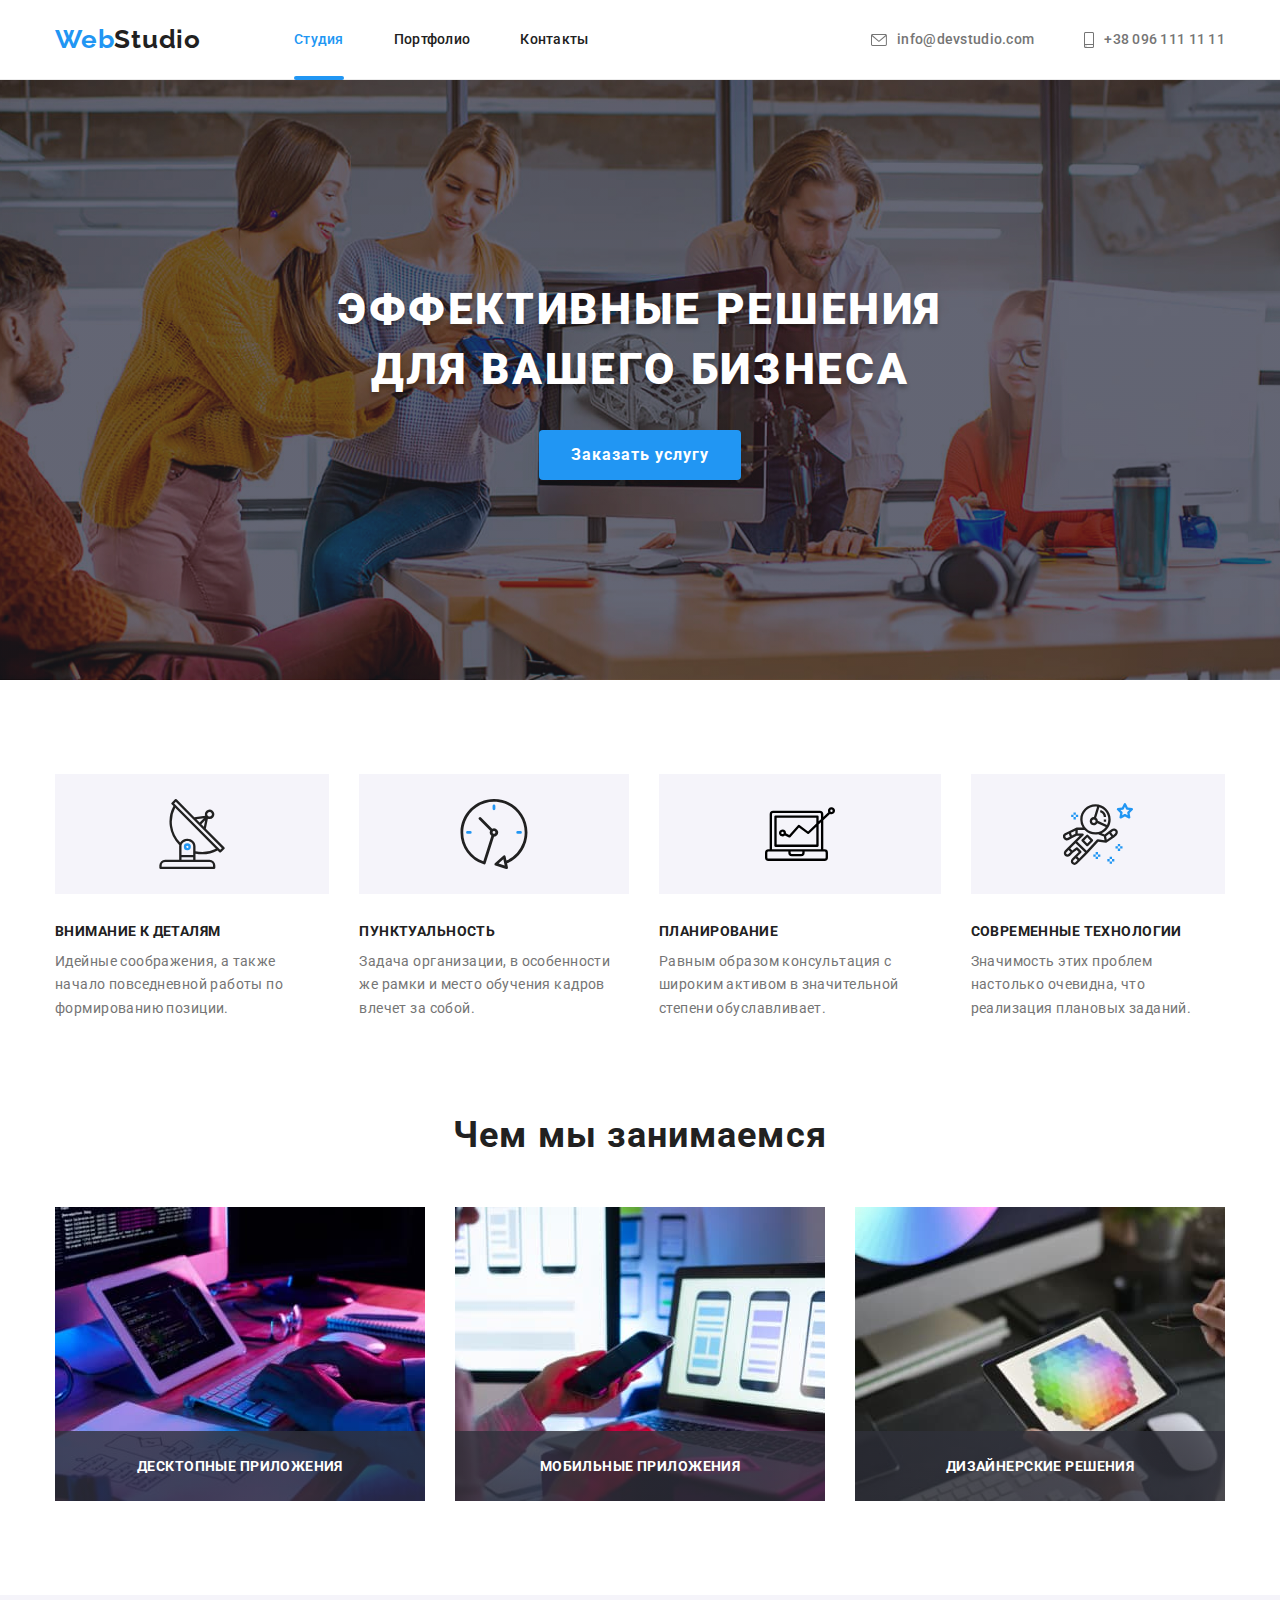
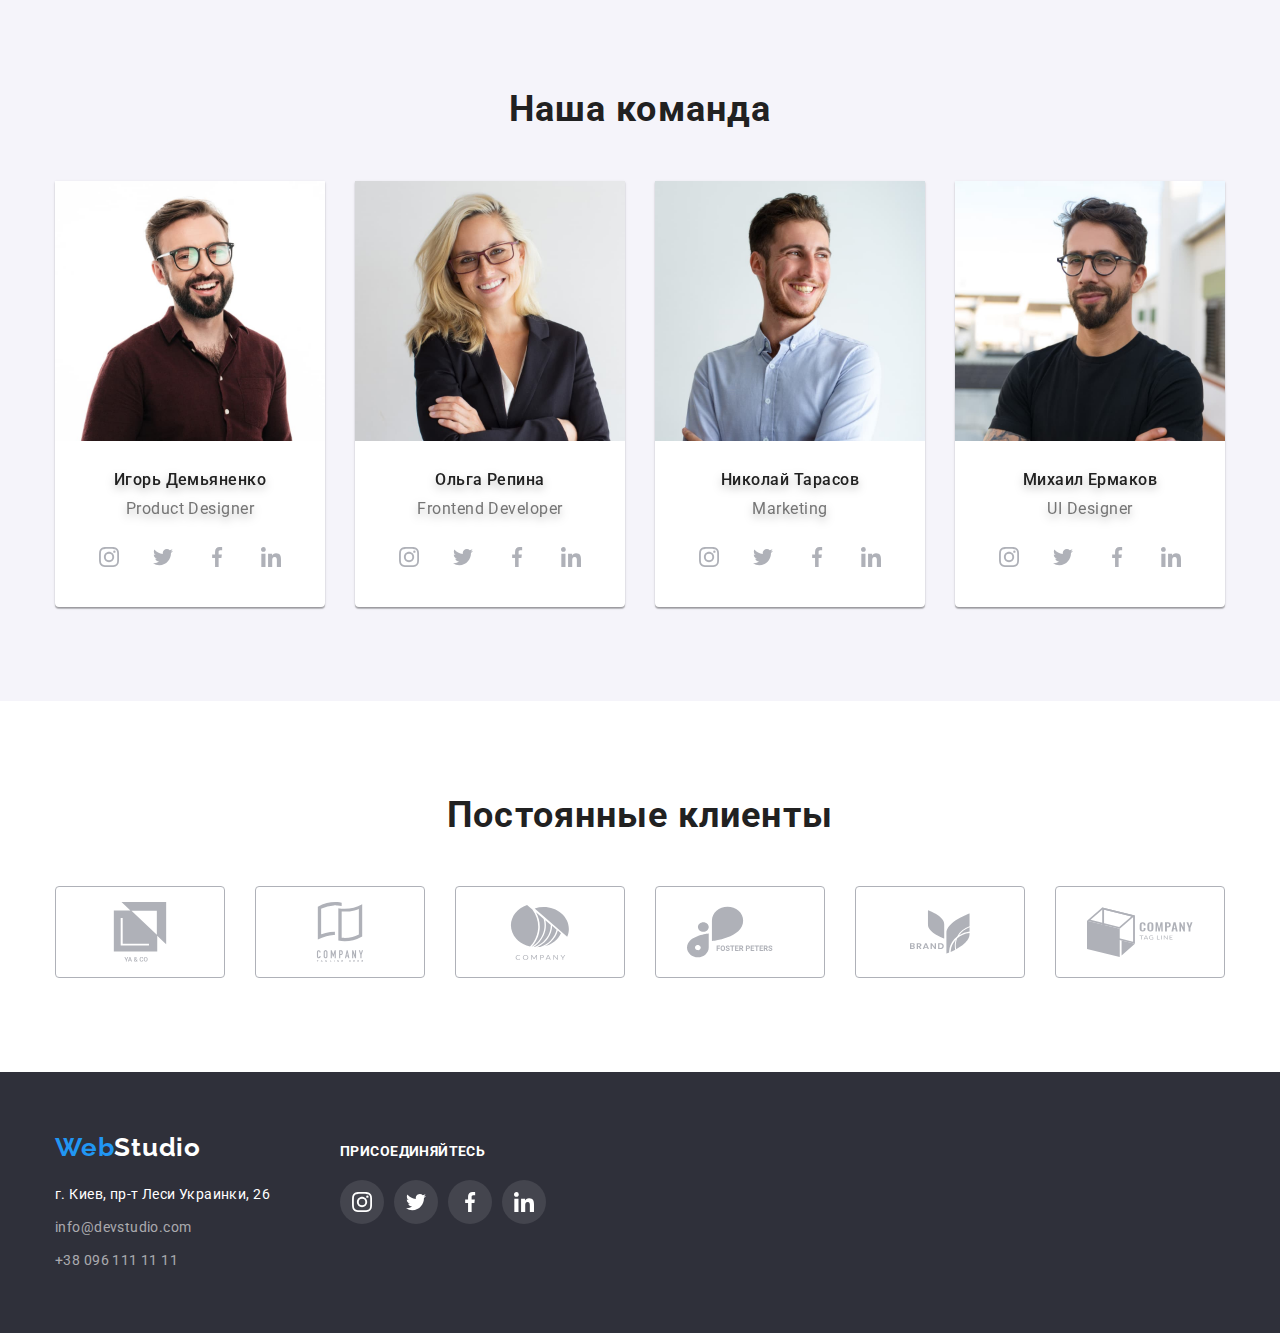
==== index.html @ 80d7bf83 "Add files via upload" ====
<!DOCTYPE html>
<html lang="ru">

<head>
    <meta charset="UTF-8">
    <meta http-equiv="X-UA-Compatible" content="IE=edge">
    <meta name="viewport" content="width=device-width, initial-scale=1.0">
    <link rel="preconnect" href="https://fonts.googleapis.com">
    <link rel="preconnect" href="https://fonts.gstatic.com" crossorigin>
    <link
        href="https://fonts.googleapis.com/css2?family=Raleway:wght@700&family=Roboto:wght@400;500;700;900&display=swap"
        rel="stylesheet">
    <link rel="stylesheet"
        href="https://cdnjs.cloudflare.com/ajax/libs/modern-normalize/1.1.0/modern-normalize.min.css">
    <link rel="stylesheet" href="./css/styles.css">
    <title>WebStudio</title>
</head>

<body>

    <!-- Шапка сайта -->

    <Header class="header-border">
        <div class="container header-box">
            <a class="logo" href="./index.html">Web<span class="header-logo-studio">Studio</span></a>

            <!-- Навигация -->

            <nav class="navigation">
                <ul class="nav-list">
                    <li class="nav-list-item"><a class="navigate current-studio" href="./index.html">Студия</a></li>
                    <li class="nav-list-item"><a class="navigate" href="./portfolio.html">Портфолио</a></li>
                    <li class="nav-list-item"><a class="navigate" href="./contacts.html">Контакты</a></li>
                </ul>
            </nav>
            <ul class="header-list">
                <li class="header-list-item">
                    <a class="header-mail" href="mailto:info@devstudio.com">info@devstudio.com
                        <svg class="header-icon-mail" width="16" height="12">
                            <use href="./images/icons.svg#envelope"></use>
                        </svg>
                    </a>
                </li>
                <li class="header-list-item">
                    <a class="header-tel" href="tel:+380961111111">+38 096 111 11 11
                        <svg class="header-icon-phone" width="10" height="16">
                            <use href="./images/icons.svg#smartphone"></use>
                        </svg>
                    </a>
                </li>
            </ul>
        </div>
    </Header>

    <!-- Основной контент -->

    <main>
        <!--Блок хиро-->
        <section class="hero">
            <div class="container">
                <h1 class="hero-title">Эффективные решения <br> для вашего бизнеса</h1>
                <button class="hero-button" type="button" data-modal-open>Заказать услугу</button>
            </div>
            <div class="backdrop is-hidden" data-modal>
                <div class="modal">
                    <button class="button-close" type="button" data-modal-close>
                        <svg width="18" height="18">
                            <use href="./images/icons.svg#button-close"></use>
                        </svg>
                    </button>
                </div>
            </div>
        </section>

        <!--Особенности-->

        <section class="section">
            <h2 class="features-title-hidden">Особенности</h2>
            <!--Заголовок будет невидимый-->
            <div class="container">
                <ul class="features-list">
                    <li class="features-list-item">
                        <div class="icon-features-container">
                            <svg class="icon-fetures" width="70" height="70">
                                <use href="./images/icons.svg#antenna"></use>
                            </svg>
                        </div>
                        <h3 class="features-subtitle">Внимание к деталям</h3>
                        <p class="features-text">Идейные соображения, а также начало повседневной работы по
                            формированию
                            позиции.</p>
                    </li>
                    <li class="features-list-item">
                        <div class="icon-features-container">
                            <svg class="icon-fetures" width="70" height="70">
                                <use href="./images/icons.svg#clock"></use>
                            </svg>
                        </div>
                        <h3 class="features-subtitle">Пунктуальность</h3>
                        <p class="features-text">Задача организации, в особенности же рамки и место обучения кадров
                            влечет за собой.
                        </p>
                    </li>
                    <li class="features-list-item">
                        <div class="icon-features-container">
                            <svg class="icon-fetures" width="70" height="70">
                                <use href="./images/icons.svg#diagram"></use>
                            </svg>
                        </div>
                        <h3 class="features-subtitle">Планирование</h3>
                        <p class="features-text">Равным образом консультация с широким активом в значительной степени
                            обуславливает.</p>
                    </li>
                    <li class="features-list-item">
                        <div class="icon-features-container">
                            <svg class="icon-fetures" width="70" height="70">
                                <use href="./images/icons.svg#astronaut"></use>
                            </svg>
                        </div>
                        <h3 class="features-subtitle">Современные технологии</h3>
                        <p class="features-text">Значимость этих проблем настолько очевидна, что реализация плановых
                            заданий.
                        </p>
                    </li>
                </ul>
            </div>
        </section>

        <!-- Чем мы занимаемся -->

        <section class="section worksheet-section">
            <div class="container">
                <h2 class="worksheet-title">Чем мы занимаемся</h2>
                <ul class="worksheet-list">
                    <li class="worksheet-list-item">
                        <img src="./images/ipadkeyboard.jpg" alt="Работает за клавиатурой" width="370">
                        <div class="worksheet-list-item-overlay">
                            <p class="worksheet-text-overlay">Десктопные приложения</p>
                        </div>
                    </li>
                    <li class="worksheet-list-item">
                        <img src="./images/notebooksmartphone.jpg" alt="Работает на смартфоне и ноутбуке" width="370">
                        <div class="worksheet-list-item-overlay">
                            <p class="worksheet-text-overlay">Мобильные приложения</p>
                        </div>
                    </li>
                    <li class="worksheet-list-item">
                        <img src="./images/tablet.jpg" alt="Смотрит в планшет" width="370">
                        <div class="worksheet-list-item-overlay">
                            <p class="worksheet-text-overlay">Дизайнерские решения</p>
                        </div>
                    </li>
                </ul>
            </div>
        </section>

        <!-- Наша команда -->

        <section class="team section">
            <div class="container">
                <h2 class="team-title">Наша команда</h2>
                <ul class="team-list">
                    <li class="team-list-item">
                        <img src="./images/igor-demianenko.jpg" alt="фото Игорь Демьяненко" width="270">
                        <div class="team-title-text-container">
                            <h3 class="team-names-title">Игорь Демьяненко</h3>
                            <p class="team-text">Product Designer</p>
                            <ul class="team-social-list">
                                <li>
                                    <a class="social-link" href="" aria-label="Инстаграм">
                                        <svg width="20" height="20">
                                            <use href="./images/icons.svg#instagram-team"></use>
                                        </svg>
                                    </a>
                                </li>
                                <li>
                                    <a class="social-link" href="" aria-label="Твиттер">
                                        <svg width="20" height="20">
                                            <use href="./images/icons.svg#twitter-team"></use>
                                        </svg>
                                    </a>
                                </li>
                                <li>
                                    <a class="social-link" href="" aria-label="Фейсбук">
                                        <svg width="20" height="20">
                                            <use href="./images/icons.svg#facebook-team"></use>
                                        </svg>
                                    </a>
                                </li>
                                <li>
                                    <a class="social-link" href="" aria-label="Линкедин">
                                        <svg width="20" height="20">
                                            <use href="./images/icons.svg#linkedin-team"></use>
                                        </svg>
                                    </a>
                                </li>
                            </ul>
                        </div>

                    </li>
                    <li class="team-list-item">
                        <img class="team-foto" src="./images/olga-repina.jpg" alt="фото Ольга Репина" width="270">
                        <div class="team-title-text-container">
                            <h3 class="team-names-title">Ольга Репина</h3>
                            <p class="team-text">Frontend Developer</p>
                            <ul class="team-social-list">
                                <li>
                                    <a class="social-link" href="" aria-label="Инстаграм">
                                        <svg width="20" height="20">
                                            <use href="./images/icons.svg#instagram-team"></use>
                                        </svg>
                                    </a>
                                </li>
                                <li>
                                    <a class="social-link" href="" aria-label="Твиттер">
                                        <svg width="20" height="20">
                                            <use href="./images/icons.svg#twitter-team"></use>
                                        </svg>
                                    </a>
                                </li>
                                <li>
                                    <a class="social-link" href="" aria-label="Фейсбук">
                                        <svg width="20" height="20">
                                            <use href="./images/icons.svg#facebook-team"></use>
                                        </svg>
                                    </a>
                                </li>
                                <li>
                                    <a class="social-link" href="" aria-label="Линкедин">
                                        <svg width="20" height="20">
                                            <use href="./images/icons.svg#linkedin-team"></use>
                                        </svg>
                                    </a>
                                </li>
                            </ul>
                        </div>
                    </li>
                    <li class="team-list-item">
                        <img class="team-foto" src="./images/nikolay-tarasov.jpg" alt="фото Николай Тарасов"
                            width="270">
                        <div class="team-title-text-container">
                            <h3 class="team-names-title">Николай Тарасов</h3>
                            <p class="team-text">Marketing</p>
                            <ul class="team-social-list">
                                <li>
                                    <a class="social-link" href="" aria-label="Инстаграм">
                                        <svg width="20" height="20">
                                            <use href="./images/icons.svg#instagram-team"></use>
                                        </svg>
                                    </a>
                                </li>
                                <li>
                                    <a class="social-link" href="" aria-label="Твиттер">
                                        <svg width="20" height="20">
                                            <use href="./images/icons.svg#twitter-team"></use>
                                        </svg>
                                    </a>
                                </li>
                                <li>
                                    <a class="social-link" href="" aria-label="Фейсбук">
                                        <svg width="20" height="20">
                                            <use href="./images/icons.svg#facebook-team"></use>
                                        </svg>
                                    </a>
                                </li>
                                <li>
                                    <a class="social-link" href="" aria-label="Линкедин">
                                        <svg width="20" height="20">
                                            <use href="./images/icons.svg#linkedin-team"></use>
                                        </svg>
                                    </a>
                                </li>
                            </ul>
                        </div>
                    </li>
                    <li class="team-list-item">
                        <img class="team-foto" src="./images/mihail-ermakov.jpg" alt="фото Михаил Ермаков" width="270">
                        <div class="team-title-text-container">
                            <h3 class="team-names-title">Михаил Ермаков</h3>
                            <p class="team-text">UI Designer</p>
                            <ul class="team-social-list">
                                <li>
                                    <a class="social-link" href="" aria-label="Инстаграм">
                                        <svg width="20" height="20">
                                            <use href="./images/icons.svg#instagram-team"></use>
                                        </svg>
                                    </a>
                                </li>
                                <li>
                                    <a class="social-link" href="" aria-label="Твиттер">
                                        <svg width="20" height="20">
                                            <use href="./images/icons.svg#twitter-team"></use>
                                        </svg>
                                    </a>
                                </li>
                                <li>
                                    <a class="social-link" href="" aria-label="Фейсбук">
                                        <svg width="20" height="20">
                                            <use href="./images/icons.svg#facebook-team"></use>
                                        </svg>
                                    </a>
                                </li>
                                <li>
                                    <a class="social-link" href="" aria-label="Линкедин">
                                        <svg width="20" height="20">
                                            <use href="./images/icons.svg#linkedin-team"></use>
                                        </svg>
                                    </a>
                                </li>
                            </ul>
                        </div>
                    </li>
                </ul>
            </div>
        </section>

        <!-- Постоянные клиенты -->

        <section class="section">
            <div class="container">
                <h2 class="clients-title">Постоянные клиенты</h2>
                <ul class="clients-list">
                    <li><a class="clients-link" href="">
                            <svg width="106" height="60">
                                <use href="./images/icons.svg#company1">
                                </use>
                            </svg>
                        </a>
                    </li>
                    <li>
                        <a class="clients-link" href="">
                            <svg width="106" height="60">
                                <use href="./images/icons.svg#company2">
                                </use>
                            </svg>
                        </a>
                    </li>
                    <li>
                        <a class="clients-link" href="">
                            <svg width="106" height="60">
                                <use href="./images/icons.svg#company3">
                                </use>
                            </svg>
                        </a>
                    </li>
                    <li>
                        <a class="clients-link" href="">
                            <svg width="106" height="60">
                                <use href="./images/icons.svg#company4">
                                </use>
                            </svg>
                        </a>
                    </li>
                    <li>
                        <a class="clients-link" href="">
                            <svg width="106" height="60">
                                <use href="./images/icons.svg#company5">
                                </use>
                            </svg>
                        </a>
                    </li>
                    <li>
                        <a class="clients-link" href="">
                            <svg width="106" height="60">
                                <use href="./images/icons.svg#company6">
                                </use>
                            </svg>
                        </a>
                    </li>
                </ul>
            </div>
        </section>
    </main>

    <!-- Футер -->

    <footer class="footer">

        <div class="container footer-flex">

            <div>
                <a class="footer-logo" href="./index.html">Web<span class="footer-logo-studio">Studio</span></a>
                <!-- <img src="./images/Footer-bg.jpg" alt="Задний фон футера" width="1600"> -->
                <address>
                    <ul class="footer-list">
                        <li class="footer-list-item"><a class="location" href="https://goo.gl/maps/4drAFhD1oQaZ1hP96"
                                target="_blank">г.
                                Киев, пр-т
                                Леси
                                Украинки, 26</a>
                        </li>
                        <li class="footer-list-item"><a class="mail-footer"
                                href="mailto:info@devstudio.com">info@devstudio.com</a></li>
                        <li class="footer-list-item"><a class="tel-footer" href="tel:+380961111111">+38 096 111 11
                                11</a>
                        </li>
                    </ul>
                </address>
            </div>

            <div class="footer-join">
                <p class="footer-join-text">Присоединяйтесь</p>
                <ul class="footer-social-list">
                    <li>
                        <a class="footer-social-link" href="">
                            <svg width="20" height="20">
                                <use href="./images/icons.svg#instagram-footer"></use>
                            </svg>
                        </a>
                    </li>
                    <li>
                        <a class="footer-social-link" href="">
                            <svg width="20" height="20">
                                <use href="./images/icons.svg#twitter-footer"></use>
                            </svg>
                        </a>
                    </li>
                    <li>
                        <a class="footer-social-link" href="">
                            <svg width="20" height="20">
                                <use href="./images/icons.svg#facebook-footer"></use>
                            </svg>
                        </a>
                    </li>
                    <li>
                        <a class="footer-social-link" href="">
                            <svg width="20" height="20">
                                <use href="./images/icons.svg#linkedin-footer"></use>
                            </svg>
                        </a>
                    </li>
                </ul>
            </div>

        </div>

    </footer>

    <script src="./js/modal.js"></script>

</body>

</html>
---- css/styles.css ----
:root {
    --main-text-color: #212121;
    --second-text-color: #757575;
    --third-text-color: #ffffff;
    --color-logo: #2196F3;

    --border-color: 1px solid #EEEEEE;
    --border-color-hover: #2196F3;

    --bg-color-main: #2F303A;
    --bg-color-second: #F5F4FA;
    --bg-color-third: #ffffff;
    --bg-color-hero: #c4c4c4;
    --bg-color-footer-social: rgba(255, 255, 255, 0.1);

    --hover-color: #2196F3;
    --focus-color: #2196F3;
    
    --hero-button-color: #2196F3;
    --hero-button-hover-color: #188CE8;
    --hero-button-focus-color: #188CE8;
    
    --second-text-color-buttons: #ffffff;
    --bg-color-filter-buttons: #F5F4FA;

    --main-font: 'Roboto';
    --logo-font: 'Raleway';

    --icon-fill-color: #AFB1B8;
    --icon-hover-fill-color: #ffffff;

    --transition-timing-function: cubic-bezier(0.4, 0, 0.2, 1);

}

h1, h2, h3, p {
   margin: 0;
}

ul, ol {
    margin: 0;
    padding-left: 0;
    list-style: none;
}

body {
    font-family: var(--main-font), sans-serif;
    color: var(--main-text-color);

    /* padding-top: 80px; */
}

img {
    max-width: 100%;
    height: auto;
    display: block;
}

/* Header */

.header-border {
    background-color: #ffffff;
    border-bottom: 1px solid #ECECEC;

    /* position: fixed;
    width: 100%;
    top: 0;
    left: 0;
    z-index: 1; */

    /* opacity: 0.5; */
}

.container {
    width: 1200px;
    
    padding-left: 15px;
    padding-right: 15px;
    margin-left: auto;
    margin-right: auto;

    /* outline: 1px solid blue; */
}

.header-box {
    display: flex;
}

.navigation {
    margin-left: 93px;
}

.nav-list {
    display: flex;
    
    margin-top: 0;
    margin-bottom: 0;
    padding-left: 0;
}

.nav-list-item {
    position: relative;
}

.nav-list .nav-list-item + .nav-list-item {
    margin-left: 50px;
}


.logo {
    font-family: var(--logo-font);
    font-weight: 700;
    font-size: 26px;
    line-height: 1.19;
    letter-spacing: 0.03em;
    color: var(--color-logo);
    text-decoration: none;

    padding-top: 24px;
    padding-bottom: 24px;
}

.header-logo-studio {
    color: var(--main-text-color);
    text-decoration: none;
}

.navigate {
    font-weight: 500;
    font-size: 14px;
    line-height: 1.14;
    letter-spacing: 0.02em;
    color: var(--main-text-color);
    text-decoration: none;

    display: block;
    padding-top: 32px;
    padding-bottom: 31px;

    transition:
    color 250ms var(--transition-timing-function);
}

.navigate:hover {
    color: var(--hover-color);
}

.navigate:focus {
    color: var(--focus-color);
}

.current-studio {
    color: var(--hover-color);
}

.current-studio::after {
    content: "";

    position: absolute;
    bottom: -1px;
    left: 0;

    display: block;
    width: 100%;
    height: 4px;
               
    background: var(--hover-color);
    border-radius: 2px;
}

.header-list {
    display: flex;

    padding-left: 0;
    margin-top: 0;
    margin-right: 0;
    margin-bottom: 0;
    margin-left: auto;
}

.header-list-item+.header-list-item {
    margin-left: 50px;
}

.header-mail {
    display: flex;
    flex-direction: row-reverse;
    align-content: center;
    font-weight: 500;
    font-size: 14px;
    line-height: 1.14;
    letter-spacing: 0.02em;
    color: var(--second-text-color);
    text-decoration: none;

    padding-top: 32px;
    padding-bottom: 31px;

    transition:
    color 250ms var(--transition-timing-function);
}

.header-icon-mail {
    fill: currentColor;
    align-self: center;
    justify-self: center;
        
    margin-right: 10px;
}

.header-icon-phone {
    fill: currentColor;
    margin-right: 10px;
}

.header-mail:hover {
    color: var(--hover-color);
}

.header-mail:focus {
    color: var(--focus-color);
}

.header-tel {
    font-weight: 500;
    font-size: 14px;
    line-height: 1.14;
    letter-spacing: 0.02em;
    color: var(--second-text-color);
    text-decoration: none;

    display: flex;
    flex-direction: row-reverse;
    padding-top: 32px;
    padding-bottom: 31px;

    transition:
    color 250ms var(--transition-timing-function);
}

.header-tel:hover {
    color: var(--hover-color);
}

.header-tel:focus {
    color: var(--focus-color);
}

/* Main */


/* Hero */

/* .hero {
    background-color: var(--bg-color-hero);
    text-align: center;
    
    background-image: url(../images/hero-overlay.png), 
    url(../images/hero.jpg);
    background-repeat: no-repeat;
    background-size: contain;
    background-position: center;

    padding-top: 200px;
    padding-bottom: 200px;
} */

.hero {
    max-width: 1600px;
    background-color: var(--bg-color-hero);
    text-align: center;

    background-image: linear-gradient(
        to right,
        rgba(47, 48, 58, 0.4), rgba(47, 48, 58, 0.4)), url(../images/hero.jpg);
    background-repeat: no-repeat;
    background-size: cover;
    background-position: center;

    margin-right: auto;
    margin-left: auto;
    padding-top: 200px;
    padding-bottom: 200px;
}

.hero-title {
    font-weight: 900;
    font-size: 44px;
    line-height: 1.36;
    letter-spacing: 0.06em;
    text-transform: uppercase;
    color: var(--third-text-color);
    text-shadow: 0px 4px 4px rgba(0, 0, 0, 0.25);
    
    margin: 0 0 30px;
}

.hero-button {
    font-family: var(--main-font);
    background-color: var(--hero-button-color);
    border-radius: 4px;
    border: 0px;
    font-weight: 700;
    font-size: 16px;
    line-height: 1.87;
    letter-spacing: 0.06em;
    color: var(--third-text-color);    
    cursor: pointer;
    box-shadow: 0px 4px 4px rgba(0, 0, 0, 0.15);

    padding: 10px 32px;

    transition:
    background-color 250ms var(--transition-timing-function),
    box-shadow 250ms var(--transition-timing-function);
}

.hero-button:hover {
    background-color: var(--hero-button-hover-color);
    box-shadow: 0px 4px 4px rgba(0, 0, 0, 0.15);
}

.hero-button:focus {
    background-color: var(--hero-button-focus-color);
    box-shadow: 0px 4px 4px rgba(0, 0, 0, 0.15);
}

.backdrop {
    position: fixed;
    top: 0;
    left: 0;
    width: 100%;
    height: 100%;
    background-image: linear-gradient(rgba(0, 0, 0, 0.2), rgba(0, 0, 0, 0.2));
    z-index: 999;
    opacity: 1;

    transition:
    opacity 250ms var(--transition-timing-function),
    visibility 250ms var(--transition-timing-function);     
}

.is-hidden {
    opacity: 0;
    pointer-events: none;
    visibility: hidden;
}

.modal {
    position: absolute;
    top: 50%;
    left: 50%;
    transform: translate(-50%, -50%);

    min-width: 528px;
    min-height: 581px;
    background-color: var(--bg-color-third);
    box-shadow: 0px 1px 3px rgba(0, 0, 0, 0.12), 0px 1px 1px rgba(0, 0, 0, 0.14), 0px 2px 1px rgba(0, 0, 0, 0.2);
    border-radius: 4px; 

    opacity: 1;

    transform: translate(-50%, -50%) scale(1, 1);
    transition: transform 400ms var(--transition-timing-function),
    opacity 250ms var(--transition-timing-function),
    visibility 250ms var(--transition-timing-function);

}
    
.backdrop.is-hidden .modal {
    opacity: 0;
    transform: translate(-50%, -50%) scale(0, 0);
}

/* @keyframes modal {
    0% {
        transform: translateY(100%);
    }

    50% {
        transform: translateY(50%);
    }

    100% {
        transform: translateY(100%);
    }
} */

.button-close {
    position: absolute;
    top: 8px;
    right: 8px;

    display: inline-flex;
    justify-content: center;
    align-items: center;

    width: 30px;
    height: 30px;
    background-color: var(--bg-color-third);
    border: 1px solid rgba(0, 0, 0, 0.1);
    border-radius: 50%;
    cursor: pointer;
}


/* Особенности */

.section {
    padding-top: 94px;
    padding-bottom: 94px;
    /* outline: 1px solid blue; */
}

.features-title-hidden {
    /* display: none; */
    width: 1px;
    height: 1px;
    margin: -1px;
    border: 0;
    padding: 0;
    white-space: nowrap;
    clip-path: inset(100%);
    clip: rect(0 0 0 0);
    overflow: hidden;
    position: absolute;    
}

.features-list {
    display: flex;

    padding-left: 0;
    margin-top: 0;
    margin-bottom: 0;
}


/* .features-list-item + .features-list-item {
    margin-left: 30px;
} */

.features-list-item {
    width: calc((100%-90px) / 4);
    margin-left: 30px;
}

.features-list-item:first-child {
    margin-left: 0;
}

/* .features-list-item:last-child {
    padding-right: 12px;
} */

.icon-features-container {
    display: flex;
    height: 120px;
    background-color: var(--bg-color-second);

    align-items: center;
    justify-content: center;
    margin-bottom: 30px;
}

.icon-fetures {
    
}

.features-subtitle {
    font-size: 14px;
    line-height: 1.14;
    letter-spacing: 0.03em;
    text-transform: uppercase;
    color: var(--main-text-color);

    margin-top: 0;
    margin-bottom: 10px;
}

.features-text {
    font-size: 14px;
    line-height: 1.71;
    letter-spacing: 0.03em;
    color: var(--second-text-color);
}



/* =========== Чем мы занимаемся ==========*/

.worksheet-section {
    padding-top: 0;
}

.worksheet-title {
    font-size: 36px;
    line-height: 1.16;
    letter-spacing: 0.03em;

    margin-top: 0;
    margin-bottom: 50px;
    text-align: center;
}

.worksheet-list {
    display: flex;

    padding-left: 0;
    margin-top: 0;
    margin-bottom: 0;
    margin-left: auto;
    margin-right: auto;
    justify-content: space-between;
}

.worksheet-list-item {
   position: relative; 
}

.worksheet-list-item-overlay {
    position: absolute;
    bottom: 0;
    left: 0;

    display: flex;
    width: 100%;
    height: 70px;
    align-items: center;
    justify-content: center;
    /* padding-top: 27px;
    padding-bottom: 27px; */

    background-image: linear-gradient(rgba(47, 48, 58, 0.8), rgba(47, 48, 58, 0.8));         
}

.worksheet-text-overlay {
    text-transform: uppercase;
    font-weight: 700;
    font-size: 14px;
    line-height: 1.15;
    letter-spacing: 0.03em;
    color: var(--third-text-color);
}

/* ========= Наша команда ========= */

.team {
    background-color: var(--bg-color-second);
    
}


.team-title {
    font-size: 36px;
    line-height: 1.16;
    letter-spacing: 0.03em;

    margin-top: 0;
    margin-bottom: 50px;
    text-align: center;
}

.team-list {
    display: flex;
    padding-left: 0;
    margin-top: 0;
    margin-bottom: 0;
    margin-left: auto;
    margin-right: auto;
    
    text-align: center;
}

.team-list-item {
    background-color: var(--bg-color-third);
    box-shadow: 0px 1px 3px rgba(0, 0, 0, 0.12), 0px 1px 1px rgba(0, 0, 0, 0.14), 0px 2px 1px rgba(0, 0, 0, 0.2);
    border-radius: 0px 0px 4px 4px;
}

.team-list-item + .team-list-item {
    margin-left: 30px;
}

.team-list-item:first-child {
    margin-left: 0;
}

.team-title-text-container {
    padding-top: 30px;
    padding-bottom: 28px;
}

.team-names-title {
    font-weight: 500;
    font-size: 16px;
    line-height: 1.18;
    letter-spacing: 0.03em;
    filter: drop-shadow(0px 4px 4px rgba(0, 0, 0, 0.25));

    /* margin-top: 30px; */
    margin-bottom: 10px;
}

.team-text {
    font-size: 16px;
    line-height: 1.18;
    letter-spacing: 0.03em;
    color: var(--second-text-color);
    filter: drop-shadow(0px 4px 4px rgba(0, 0, 0, 0.25));

    margin-top: 0;
    margin-bottom: 16px;
}

.team-social-list {
    gap: 10px;
    display: flex;
    justify-content: center;
}

.social-link {
    fill: var(--icon-fill-color);
    display: flex;
    height: 44px;
    width: 44px;
    background-color: var(--bg-color-third);
    border-radius: 50%;
    justify-content: center;
    align-items: center;

    transition:
    background-color 250ms var(--transition-timing-function),
    fill 250ms var(--transition-timing-function);
}

.social-link:hover {
    background-color: var(--hover-color);
    fill: var(--second-text-color-buttons);
}

.social-link:focus {
    background-color: var(--hover-color);
    fill: var(--second-text-color-buttons);
}

/* ========== Clients ========== */

.clients-title {
    line-height: 1.16;
    letter-spacing: 0.03em;

    margin-top: 0;
    margin-bottom: 50px;
    text-align: center;
    font-size: 36px;
}

.clients-list {
    display: flex;
    justify-content: space-between;
}

.clients-link {
    display: flex;
    width: 170px;
    height: 92px;
    align-items: center;
    justify-content: center;
    
    border-radius: 4px;
    border: 1px solid;
    border-color: #AFB1B8;

    fill: var(--icon-fill-color);

    transition: 
    border-color 250ms var(--transition-timing-function), 
    fill 250ms var(--transition-timing-function);
}

.clients-link:hover {
    fill: var(--hover-color);
    border-color: var(--hover-color);
}

.clients-link:focus {
    fill: var(--hover-color);
    border-color: var(--hover-color);
}

/* ========== Footer ========== */

.footer {
    background-color: var(--bg-color-main);
    padding-top: 60px;
    padding-bottom: 60px;
}

.footer-logo {
    font-family: var(--logo-font);
    font-weight: 700;
    font-size: 26px;
    line-height: 1.19;
    letter-spacing: 0.03em;
    color: var(--color-logo);
    /* margin: 24px 93px auto 215px; */
    text-decoration: none;

    margin-bottom: 20px;
    display: inline-block;
    /* outline: 1px solid red; */
}

.footer-logo-studio {
    color: var(--third-text-color);
    text-decoration: none;
}

.footer-list {
    display: inline-block;

    padding-left: 0;
    margin-top: 0;
    margin-bottom: 0;

    /* outline: 1px solid blue; */
}

.footer-list-item:not(:last-child) {
    margin-bottom: 9px;
}

.location {
    text-decoration: none;
    font-style: normal;
    font-size: 14px;
    line-height: 1.71;
    letter-spacing: 0.03em;
    color: var(--third-text-color);

    transition:
    color 250ms var(--transition-timing-function);
}

.location:hover {
    color: var(--hover-color);
}

.location:focus {
    color: var(--focus-color);
}

.mail-footer {
    font-style: normal;
    font-size: 14px;
    line-height: 1.71;
    letter-spacing: 0.03em;
    color: rgba(255, 255, 255, 0.6);
    text-decoration: none;

    transition:
    color 250ms var(--transition-timing-function);
}

.mail-footer:hover {
    color: var(--hover-color);
}

.mail-footer:focus {
    color: var(--focus-color);
}

.tel-footer {
    font-style: normal;
    font-size: 14px;
    line-height: 1.71;
    letter-spacing: 0.03em;
    color: rgba(255, 255, 255, 0.6);
    text-decoration: none

    transition:
    color 250ms var(--transition-timing-function);
}

.tel-footer:hover {
    color: var(--hover-color);
}

.tel-footer:focus {
    color: var(--focus-color);
}

.footer-flex {
    display: flex;
    align-items: baseline;
}

.footer-join {
    margin-left: 70px;

}

.footer-join-text {
    font-family: 'Roboto';
    font-style: normal;
    font-weight: 700;
    font-size: 14px;
    line-height: 1.14;
    letter-spacing: 0.03em;
    text-transform: uppercase;
    color: var(--third-text-color);
    
    margin-bottom: 20px;
}

.footer-social-list {
    display: flex;   
    width: 206px; 
    justify-content: space-between;
}

.footer-social-link {
    display: flex;
    width: 44px;
    background-color: var(--bg-color-footer-social);
    border-radius: 50%;
    justify-content: center;
    align-items: center;
    height: 44px;

    transition:
    background-color 250ms var(--transition-timing-function);
}

.footer-social-link:hover {
    background-color: var(--hover-color);
}

.footer-social-link:focus {
    background-color: var(--hover-color);
}




/* ====== Классы для портфолио ====== */

.current-portfolio {
    color: var(--hover-color);
}

.current-portfolio::after {
    content: "";

    position: absolute;
    bottom: -1px;
    left: 0;

    display: block;
    width: 100%;
    height: 4px;      
    
    background: var(--hover-color);
    border-radius: 2px;
}

.portfolio-title {
    /* display: none; */
    height: 1px;
    margin: -1px;
    border: 0;
    padding: 0;
    white-space: nowrap;
    clip-path: inset(100%);
    clip: rect(0 0 0 0);
    overflow: hidden;
    position: absolute;
    width: 1px;
}

.portfolio-filter {
    display: flex;
    justify-content: center;

    margin-top: 0;
    margin-bottom: 50px;
}

/* Кнопки портфолио */
.filter-button {
    border: 0px;
    background-color: var(--bg-color-filter-buttons);
    border-radius: 4px;
    font-family: var(--main-font);
    font-weight: 500;
    font-size: 16px;
    line-height: 1.62;
    letter-spacing: 0.03em;
    color: var(--main-text-color);
    cursor: pointer;
    
    display: block;
    padding: 6px 22px;

    transition:
    background-color 250ms var(--transition-timing-function),
    color 250ms var(--transition-timing-function),
    box-shadow 250ms var(--transition-timing-function);

}

.portfolio-filter-item + .portfolio-filter-item {
    padding-right: 0;
    margin-left: 8px;
}

.filter-button:hover {
    background-color: var(--hover-color);
    color: var(--second-text-color-buttons);    
    box-shadow: 0px 3px 1px rgba(0, 0, 0, 0.1), 0px 1px 2px rgba(0, 0, 0, 0.08), 0px 2px 2px rgba(0, 0, 0, 0.12);
}

.filter-button:focus {
    background-color: var(--focus-color);
    color: var(--second-text-color-buttons);
    box-shadow: 0px 3px 1px rgba(0, 0, 0, 0.1), 0px 1px 2px rgba(0, 0, 0, 0.08), 0px 2px 2px rgba(0, 0, 0, 0.12);
}

.portfolio-cards {
    display: flex;
    flex-wrap: wrap;

    margin-top: 0;
    margin-bottom: 0;
}

.portfolio-cards-item {
    width: calc((100% - 60px) / 3);
    margin-right: 30px;
    margin-bottom: 30px;    
}

.portfolio-cards-item:nth-child(3n) {
    margin-right: 0;
}

.portfolio-cards-item:nth-last-child(-n+3) {
    margin-bottom: 0;
}
 
.portfolio-card {
    display: inline-block;
    text-decoration: none;

    transition:
    box-shadow 250ms var(--transition-timing-function);
}

.portfolio-card:hover {
    box-shadow: 
    0px 1px 1px rgba(0, 0, 0, 0.12),
    0px 4px 4px rgba(0, 0, 0, 0.06),
    1px 4px 6px rgba(0, 0, 0, 0.16);
}

.portfolio-card:focus {
    box-shadow: 
    0px 1px 1px rgba(0, 0, 0, 0.12),
    0px 4px 4px rgba(0, 0, 0, 0.06),
    1px 4px 6px rgba(0, 0, 0, 0.16);
}

.portfolio-overlay-container {
    position: relative;
    overflow: hidden;
}

.card-overlay {
    position: absolute;
    top: 0;
    left: 0;
    width: 100%;
    padding: 63px 24px;
    background-color: rgba(33, 150, 243, 0.9);

    transform: translateY(100%);
    transition: transform 250ms var(--transition-timing-function);
}

.portfolio-overlay-text {
    font-size: 18px;
    line-height: 1.56;
    letter-spacing: 0.03em;
    color: var(--third-text-color);
}

.portfolio-card:hover .card-overlay {
    transform: translateY(0);
}

.portfolio-card:focus .card-overlay {
    transform: translateY(0);
}

.card-title {
    font-size: 18px;
    line-height: 2;
    letter-spacing: 0.06em;
    color: var(--main-text-color);

    margin-bottom: 4px;
}

.card-text {
    font-size: 16px;
    line-height: 1.87;
    letter-spacing: 0.03em;
    color: var(--second-text-color);

    margin-top: 0;
}

.portfolio-card-text-container {
    padding: 20px 24px;
    background-color: var(--bg-color-third);
    border-bottom: var(--border-color);
    border-right: var(--border-color);
    border-left: var(--border-color);
}




/* ========Contacts======== */

.map {
    border: 1px solid black;
}
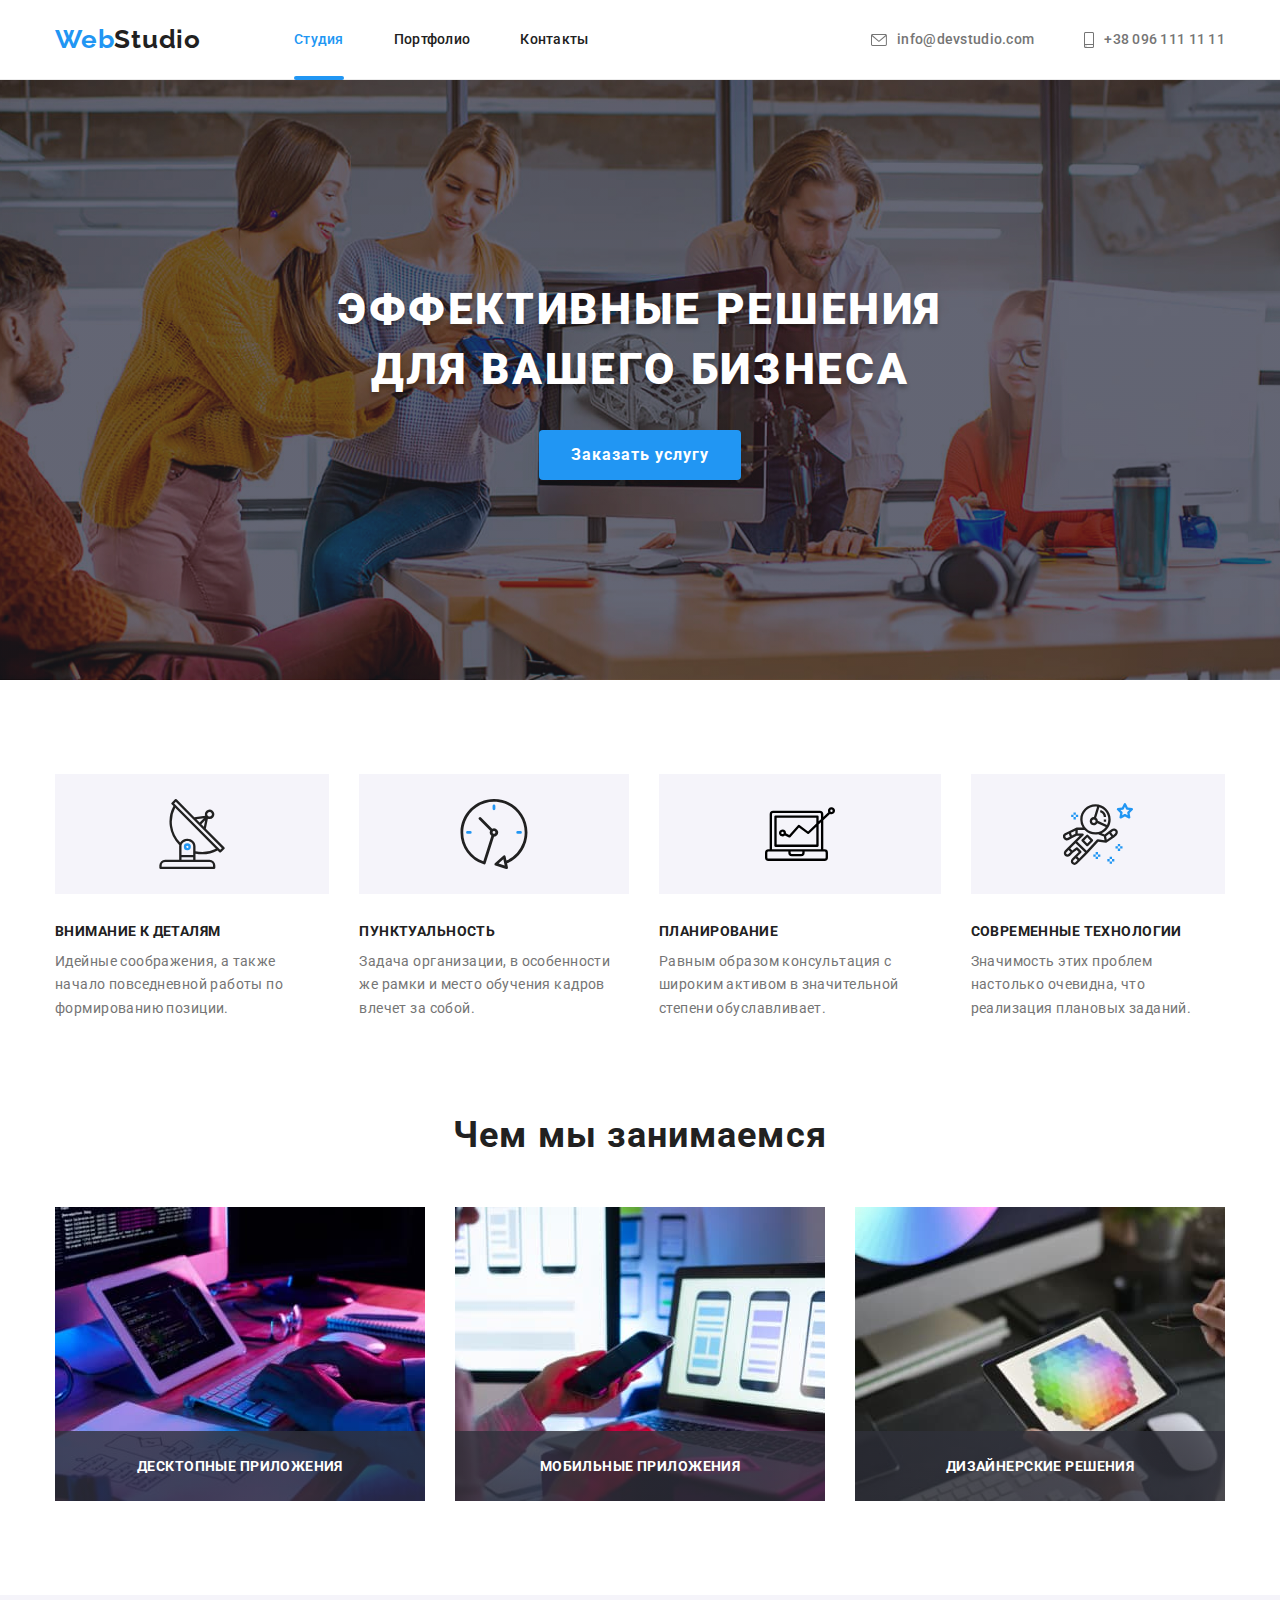
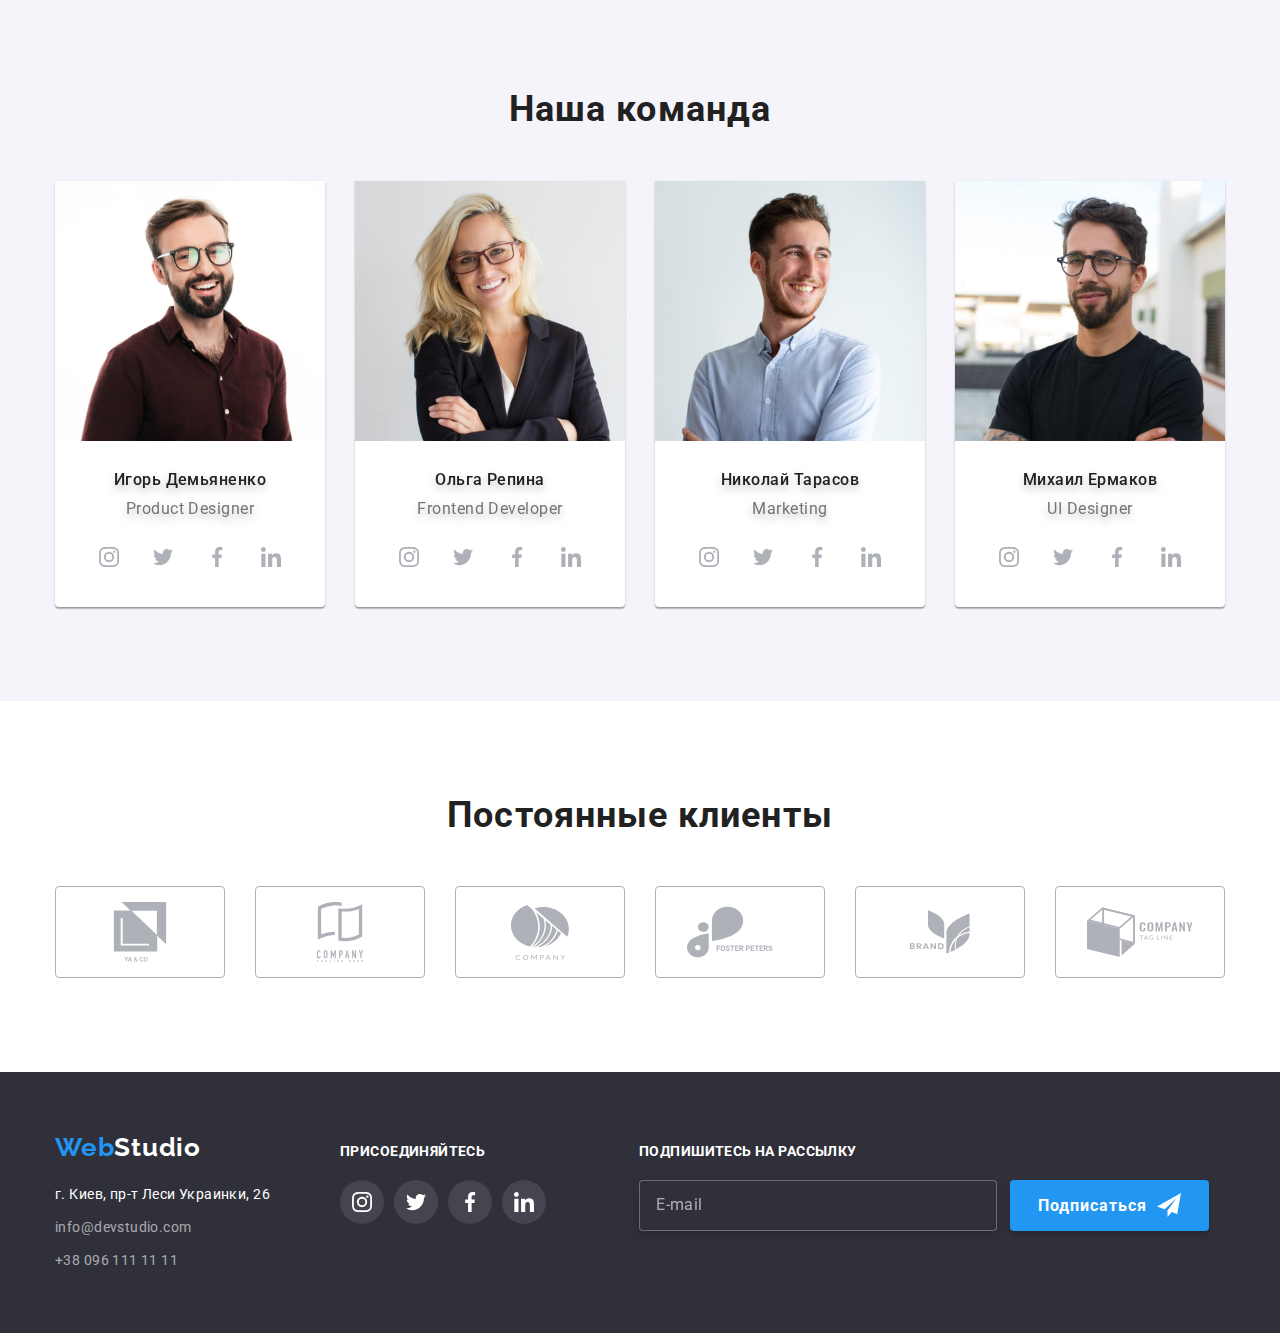
==== commit f59c0088: "Добавляет формы" ====
--- a/index.html
+++ b/index.html
@@ -68,7 +68,46 @@
                             <use href="./images/icons.svg#button-close"></use>
                         </svg>
                     </button>
+
+                    <form class="modal-form" autocomplete="on">
+
+                        <!-- =========Текс, обращение ========= -->
+                        <p class="modal-form-text">Оставьте свои данные, мы вам перезвоним</p>
+                        <div class="modal-form-container">
+                            <!-- ========= Имя ========= -->
+                            <div class="modal-field-container">
+                                <label class="modal-form-label" for="name">Имя</label>
+                                <input class="modal-form-input" type="text" name="name" id="name">
+                            </div>
+
+                            <!-- ========= Телефон ========= -->
+                            <div class="modal-field-container">
+                                <label class="modal-form-label" for="tel">Телефон</label>
+                                <input class="modal-form-input" type="tel" name="tel" id="tel">
+                            </div>
+                            <!-- ========= Почта ========= -->
+                            <div class="modal-field-container">
+                                <label class="modal-form-label" for="mail">Почта</label>
+                                <input class="modal-form-input" type="email" name="mail" id="mail">
+                            </div>
+                            <!-- ========= Комментарий ========= -->
+                            <div class="modal-textarea-container">
+                                <label class="modal-form-label" for="comment">Комментарий</label>
+                                <textarea class="modal-textarea" name="comment" id="comment" autocomplete="off"
+                                    placeholder="Введите текст"></textarea>
+                            </div>
+                            <!-- Чекбокс - условия рассылки -->
+                            <div class="modal-checkbox-container">
+                                <input class="modal-checkbox-input" type="checkbox" name="newsletter" id="newsletter">
+                                <label class="modal-checkbox-label" for="newsletter">Соглашаюсь с рассылкой и принимаю
+                                    <a class="form-contarct" href="">Условия договора</a></label>
+                            </div>
+                        </div>
+                        <!-- Кнопка - Отправить -->
+                        <button class="modal-form-button" type="submit">Отправить</button>
+                    </form>
                 </div>
+            </div>
             </div>
         </section>
 
@@ -432,6 +471,24 @@
                 </ul>
             </div>
 
+
+            <form class="footer-subscribe-form">
+                <!-- <p class="footer-subscribe-text">Подпишитесь на рассылку</p> -->
+                <div class="footer-form-container">
+                    <label for="subscribe-mail" class="footer-subscribe-label">Подпишитесь на рассылку</label>
+                    <!-- Растянул лэйбл, чтобы не промазал пользователь и автофокус в поле инпута сработал -->
+                    <div class="footer-form-wrapper">
+                        <input type="email" name="email" id="subscribe-mail" placeholder="E-mail">
+                        <button type="submit" class="footer-subscribe-button">Подписаться
+                            <svg class="footer-subscribe-icon" width="24" height="24">
+                                <use href="./images/icons.svg#footer-button-subscribe"></use>
+                            </svg>
+                        </button>
+                    </div>
+                </div>
+
+            </form>
+
         </div>
 
     </footer>
--- a/css/styles.css
+++ b/css/styles.css
@@ -401,7 +401,166 @@
     border: 1px solid rgba(0, 0, 0, 0.1);
     border-radius: 50%;
     cursor: pointer;
-}
+
+    transition:
+    fill 250ms var(--transition-timing-function);
+}
+
+.button-close:hover {
+    fill: var(--hover-color);
+}
+
+.modal-form {
+    width: 448px;
+    margin-left: auto;
+    margin-right: auto;
+    padding-top: 40px;
+    padding-bottom: 40px;
+
+    text-align: left;
+}
+
+.modal-form-text {
+    margin-bottom: 12px;
+
+    font-weight: 700;
+    font-size: 20px;
+    line-height: 23px;
+    text-align: center;
+    letter-spacing: 0.03em;
+    color: var(--main-text-color);
+}
+
+.modal-form-container {
+    display: flex;
+    flex-direction: column;
+    padding: 0;
+    margin-left: auto;
+    margin-right: auto;
+}
+
+.modal-field-container {
+    margin-bottom: 10px;
+}
+
+.modal-form-label {
+    font-size: 12px;
+    line-height: 1.17;
+    letter-spacing: 0.01em;
+    color: var(--second-text-color);
+
+    margin-bottom: 4px;
+}
+
+.modal-form-input {
+    margin: 0 auto;
+    padding-top: 12px;
+    padding-bottom: 12px;
+    width: 100%;
+
+    text-indent: 42px;
+
+    border: 1px solid rgba(33, 33, 33, 0.2);
+    border-radius: 4px;
+    outline-color: var(--focus-color);
+}
+
+.modal-form-input:hover {
+    border-color: var(--hover-color);
+}
+
+.modal-form-input:focus {
+    border-color: var(--focus-color);
+}
+
+.modal-textarea-container {
+    margin-bottom: 20px;
+}
+
+.modal-textarea {
+    margin: 0;
+    padding: 12px 16px;
+    resize: none;
+    width: 100%;
+    height: 120px;
+
+    border: 1px solid rgba(33, 33, 33, 0.2);
+    border-radius: 4px;
+    outline-color: var(--focus-color);
+}
+
+.modal-textarea:hover {
+    border-color: var(--hover-color);
+}
+
+.modal-textarea:focus {
+    border-color: var(--hover-color);
+}
+
+.modal-form-container textarea::placeholder {
+    font-size: 14px;
+    line-height: 16px;
+    letter-spacing: 0.01em;
+    color: rgba(117, 117, 117, 0.5);
+}
+
+.modal-checkbox-container {
+    display: flex;
+    width: 423px;
+    margin-right: auto;
+    margin-left: auto;
+
+    margin-bottom: 30px;
+}
+
+.modal-checkbox-input {
+    margin-right: 7px;
+}
+
+.modal-checkbox-label {
+    font-size: 14px;
+    line-height: 1.72;
+    letter-spacing: 0.03em;
+    color: var(--second-text-color);   
+}
+
+.form-contarct {
+    color: var(--focus-color);
+}
+
+.modal-form-button {
+    display: flex;
+
+    margin-right: auto;
+    margin-left: auto;
+    padding: 10px 55px;
+
+    background-color: var(--hero-button-color);
+    font-weight: 700;
+    font-size: 16px;
+    line-height: 1.875;    
+    letter-spacing: 0.06em;
+    box-shadow: 0px 4px 4px rgba(0, 0, 0, 0.15);
+    border-radius: 4px;
+    border: 0;
+    cursor: pointer;
+    color: var(--second-text-color-buttons);
+
+    transition: 
+    background-color 250ms var(--transition-timing-function);
+    /* box-shadow 250ms var(--transition-timing-function); */
+}
+
+.modal-form-button:hover {
+    background-color: var(--hero-button-hover-color);
+    /* box-shadow: 0px 1px 3px rgba(0, 0, 0, 0.12), 0px 1px 1px rgba(0, 0, 0, 0.14), 0px 2px 1px rgba(0, 0, 0, 0.2); */
+}
+
+.modal-form-button:focus {
+    background-color: var(--hero-button-hover-color);
+    /* box-shadow: 0px 1px 3px rgba(0, 0, 0, 0.12), 0px 1px 1px rgba(0, 0, 0, 0.14), 0px 2px 1px rgba(0, 0, 0, 0.2); */
+}
+
 
 
 /* Особенности */
@@ -840,10 +999,120 @@
     background-color: var(--hover-color);
 }
 
+.footer-subscribe-form {
+    width: 570px;
+    margin-left: 93px;
+}
+
+/* .footer-subscribe-text {
+    color: var(--third-text-color);
+    text-transform: uppercase;
+    font-weight: 700;
+    font-size: 14px;
+    line-height: 1.14;
+    letter-spacing: 0.03em;
+
+    margin-bottom: 20px;
+} */
+
+.footer-subscribe-label {
+    display: inline-block;
+    color: var(--third-text-color);
+    text-transform: uppercase;
+    font-weight: 700;
+    font-size: 14px;
+    line-height: 1.14;
+    letter-spacing: 0.03em;
+
+    padding-bottom: 20px;
+}
+
+.footer-form-container input {
+    padding: 15px 0;
+    margin: 0;
+    width: 358px;
+
+    border: 1px solid rgba(255, 255, 255, 0.3);
+    filter: drop-shadow(0px 4px 4px rgba(0, 0, 0, 0.15));
+    border-radius: 4px;
+    background-color: var(--bg-color-main);
+    color: var(--third-text-color);
+    text-indent: 16px;
+    outline-color: var(--focus-color);
+    outline-width: 0;
+
+    transition:
+    border-color 250ms var(--transition-timing-function)
+}
+
+.footer-form-container input:hover, 
+.footer-form-container input:focus {
+    border-color: var(--focus-color);
+}
+
+.footer-form-wrapper {
+    display: flex;
+    justify-content: space-between;
+}
+
+.footer-form-wrapper input::placeholder {
+    font-size: 16px;
+    line-height: 1.25;
+    letter-spacing: 0.03em;
+    color: rgba(255, 255, 255, 0.6);
+}
+
+.footer-subscribe-button {  
+    position: relative;
+
+    padding: 10px 62px 10px 28px;
+
+    display: inline-flex;
+    align-items: center;
+    text-align: center;
+    cursor: pointer;
+
+    font-family: var(--main-font);
+    background-color: var(--hero-button-color);
+    border-radius: 4px;
+    border: 0px;
+    font-weight: 700;
+    font-size: 16px;
+    line-height: 1.87;
+    letter-spacing: 0.06em;
+    color: var(--third-text-color);
+    box-shadow: 0px 4px 4px rgba(0, 0, 0, 0.15);
+        
+    transition:
+    background-color 250ms var(--transition-timing-function);
+    /* box-shadow 250ms var(--transition-timing-function);     */
+}
+
+.footer-subscribe-icon {
+    position: absolute;
+    right: 28px;
+}
+
+
+.footer-subscribe-button:hover {
+    background-color: var(--hero-button-hover-color);
+    /* box-shadow: 0px 1px 3px rgba(0, 0, 0, 0.12), 0px 1px 1px rgba(0, 0, 0, 0.14), 0px 2px 1px rgba(0, 0, 0, 0.2); */
+}
+
+.footer-subscribe-button:focus {
+    background-color: var(--hero-button-hover-color);
+    /* box-shadow: 0px 1px 3px rgba(0, 0, 0, 0.12), 0px 1px 1px rgba(0, 0, 0, 0.14), 0px 2px 1px rgba(0, 0, 0, 0.2);     */
+}
+
+
 
 
 
 /* ====== Классы для портфолио ====== */
+
+
+
+
 
 .current-portfolio {
     color: var(--hover-color);
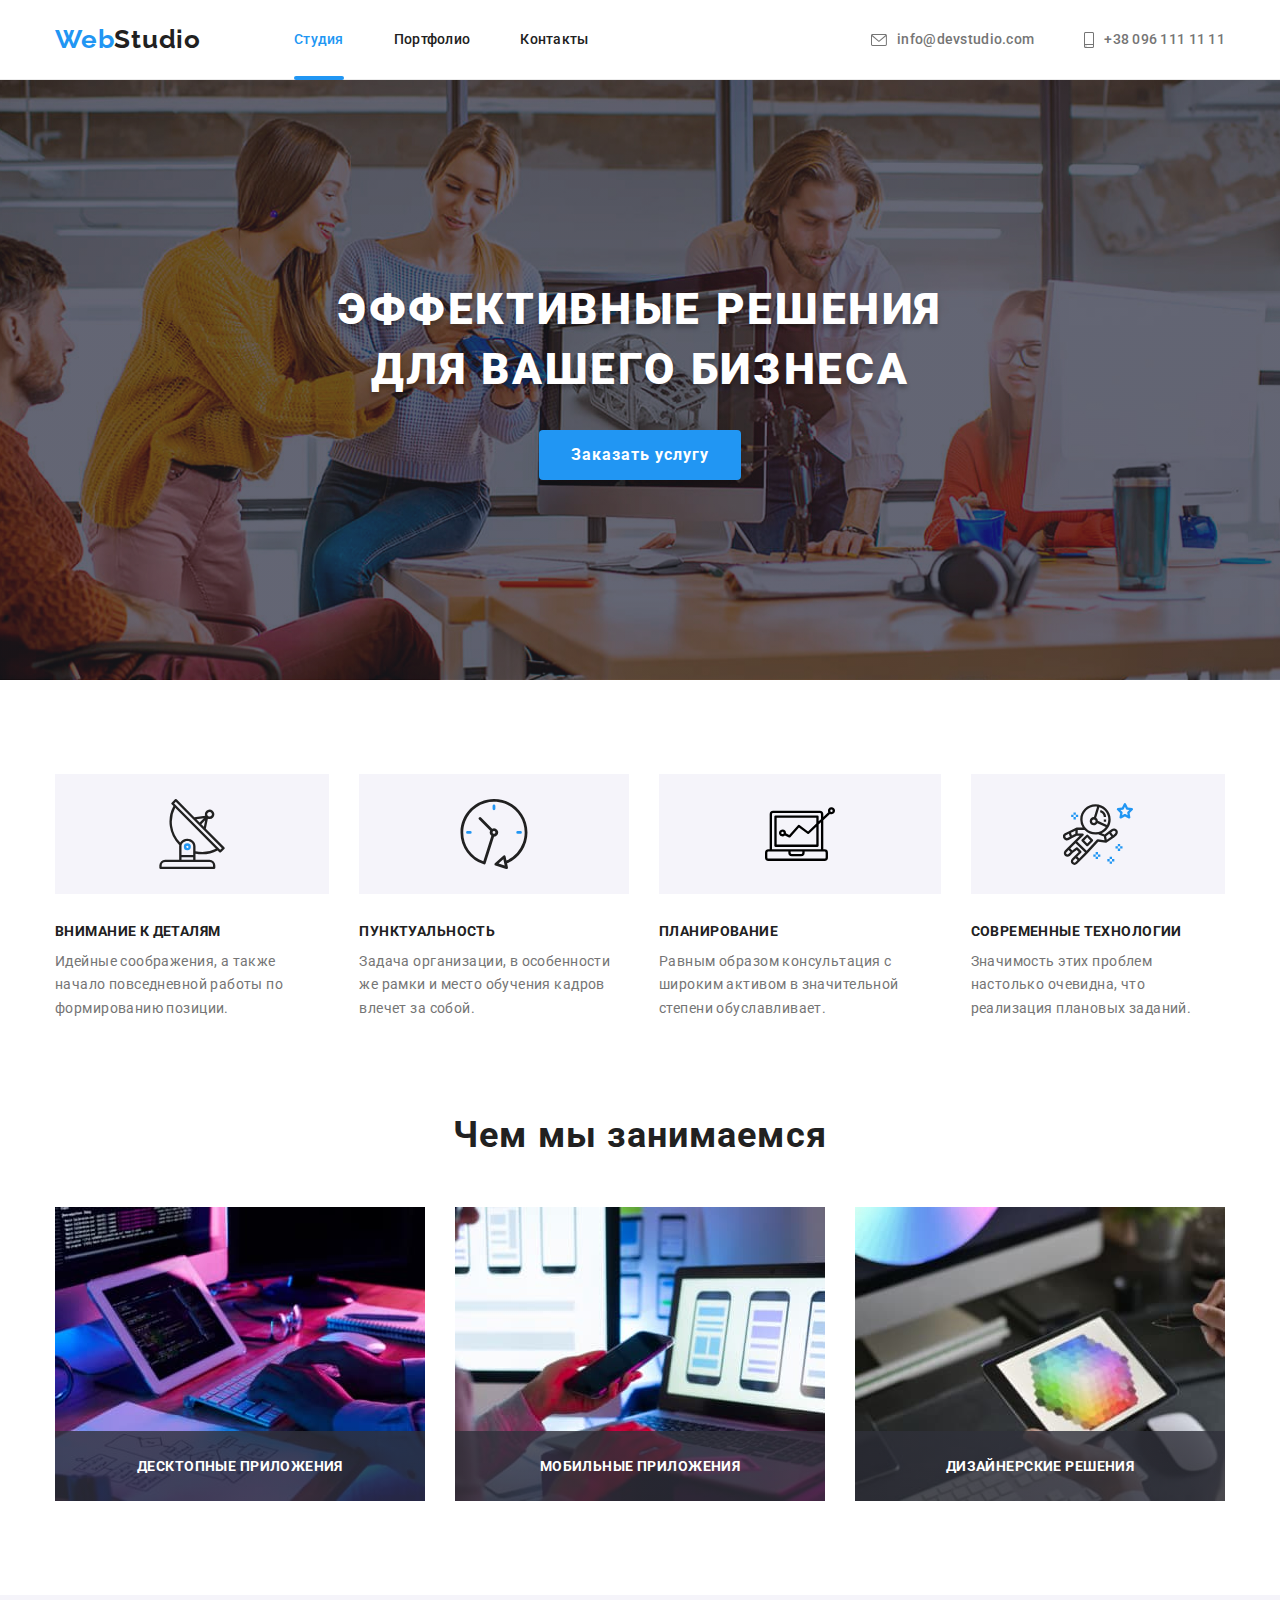
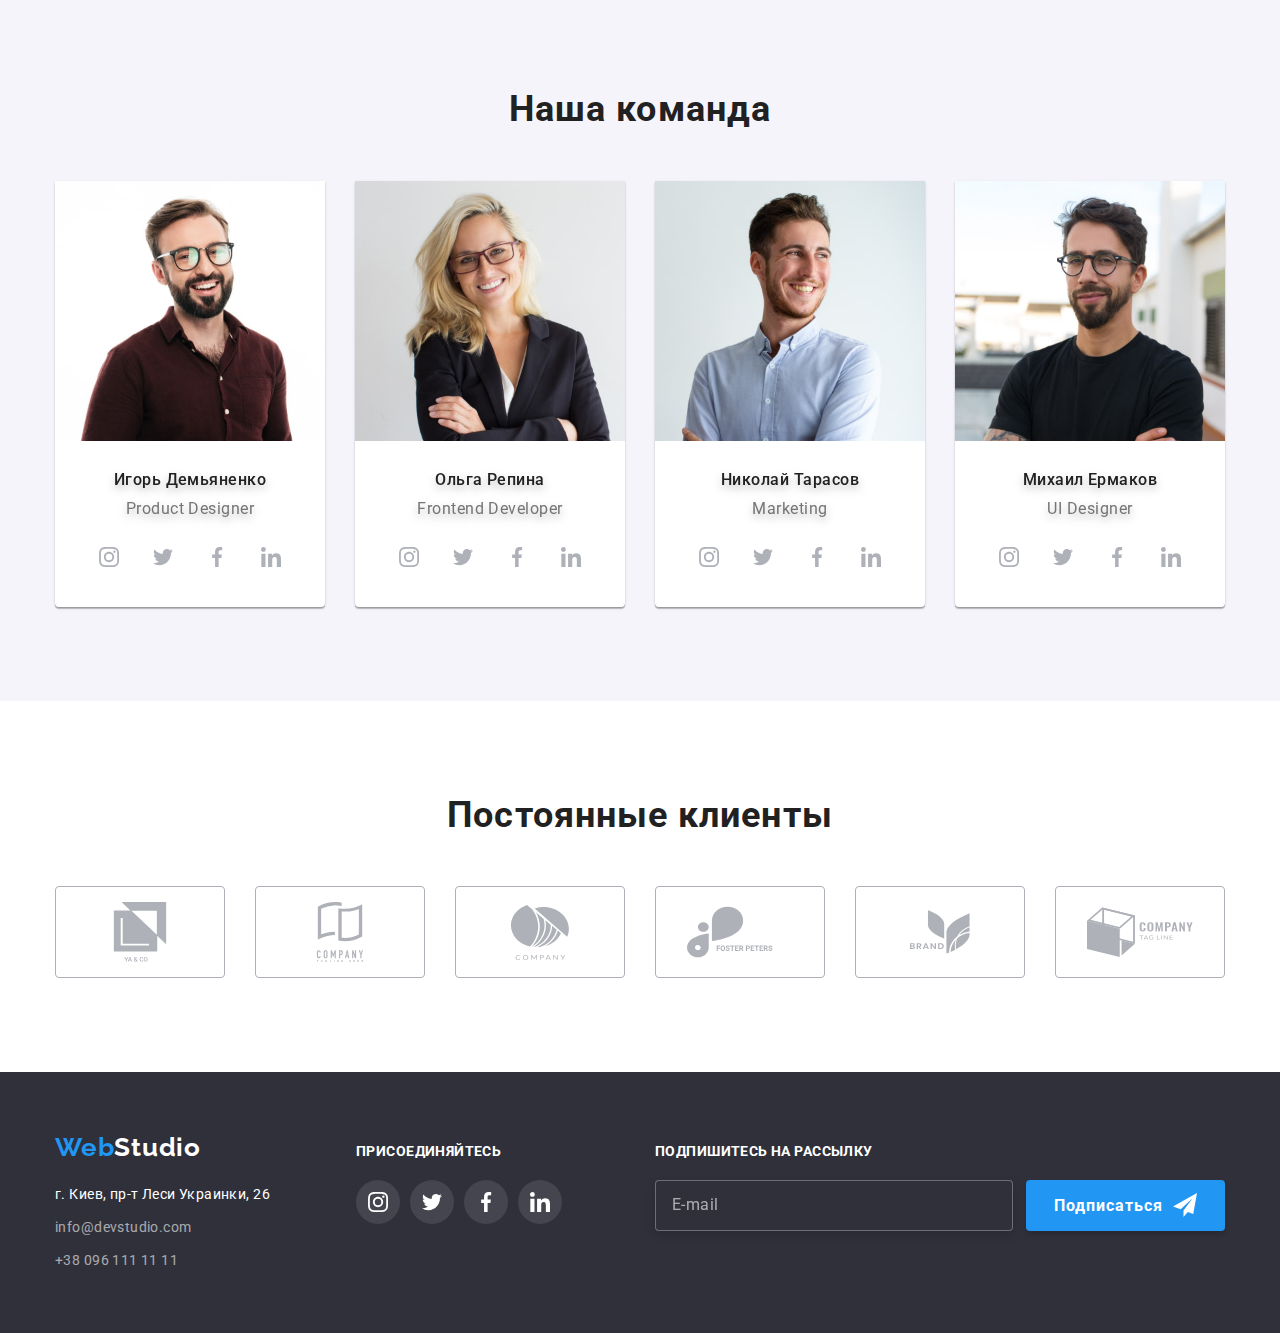
==== commit 8a87f4bc: "Исправления по замечаниям" ====
--- a/index.html
+++ b/index.html
@@ -74,40 +74,56 @@
                         <!-- =========Текс, обращение ========= -->
                         <p class="modal-form-text">Оставьте свои данные, мы вам перезвоним</p>
                         <div class="modal-form-container">
+
                             <!-- ========= Имя ========= -->
-                            <div class="modal-field-container">
-                                <label class="modal-form-label" for="name">Имя</label>
-                                <input class="modal-form-input" type="text" name="name" id="name">
-                            </div>
+                            <label class="modal-form-label">
+                                <input class="modal-form-input" type="text" name="name" placeholder=" " required>
+                                <span class="form-label-text">Имя</span>
+                                <svg class="modal-form-icon" width="18" height="18">
+                                    <use href="./images/icons.svg#modal-name"></use>
+                                </svg>
+                            </label>
 
                             <!-- ========= Телефон ========= -->
-                            <div class="modal-field-container">
-                                <label class="modal-form-label" for="tel">Телефон</label>
-                                <input class="modal-form-input" type="tel" name="tel" id="tel">
-                            </div>
+                            <label class="modal-form-label">
+                                <input class="modal-form-input" type="tel" name="tel" placeholder=" " required>
+                                <span class="form-label-text">Телефон</span>
+                                <svg class="modal-form-icon" width="18" height="18">
+                                    <use href="./images/icons.svg#modal-phone"></use>
+                                </svg>
+                            </label>
+
                             <!-- ========= Почта ========= -->
-                            <div class="modal-field-container">
-                                <label class="modal-form-label" for="mail">Почта</label>
-                                <input class="modal-form-input" type="email" name="mail" id="mail">
-                            </div>
+                            <label class="modal-form-label">
+                                <input class="modal-form-input" type="email" name="mail" placeholder=" " required>
+                                <span class="form-label-text">Почта</span>
+                                <svg class="modal-form-icon" width="18" height="18">
+                                    <use href="./images/icons.svg#modal-email"></use>
+                                </svg>
+                            </label>
+
                             <!-- ========= Комментарий ========= -->
                             <div class="modal-textarea-container">
-                                <label class="modal-form-label" for="comment">Комментарий</label>
+                                <!-- <label class="modal-form-textarea-label" for="comment">Комментарий</label> -->
                                 <textarea class="modal-textarea" name="comment" id="comment" autocomplete="off"
                                     placeholder="Введите текст"></textarea>
+                                <label class="modal-form-textarea-label" for="comment">Комментарий</label>
                             </div>
                             <!-- Чекбокс - условия рассылки -->
-                            <div class="modal-checkbox-container">
-                                <input class="modal-checkbox-input" type="checkbox" name="newsletter" id="newsletter">
-                                <label class="modal-checkbox-label" for="newsletter">Соглашаюсь с рассылкой и принимаю
-                                    <a class="form-contarct" href="">Условия договора</a></label>
-                            </div>
+                            <!-- <div class="modal-checkbox-container"> -->
+                            <label class="modal-checkbox-label">
+                                <input class="modal-checkbox-input" type="checkbox" name="newsletter" required>
+                                <span class="modal-checkbox-icon"></span>
+                                Соглашаюсь с рассылкой и принимаю
+                                <a class="form-link-contarct" href="">Условия договора</a>
+
+                            </label>
+                            <!-- </div> -->
                         </div>
                         <!-- Кнопка - Отправить -->
                         <button class="modal-form-button" type="submit">Отправить</button>
                     </form>
                 </div>
-            </div>
             </div>
         </section>
 
@@ -417,7 +433,7 @@
 
         <div class="container footer-flex">
 
-            <div>
+            <div class="footer-contact">
                 <a class="footer-logo" href="./index.html">Web<span class="footer-logo-studio">Studio</span></a>
                 <!-- <img src="./images/Footer-bg.jpg" alt="Задний фон футера" width="1600"> -->
                 <address>
@@ -478,7 +494,7 @@
                     <label for="subscribe-mail" class="footer-subscribe-label">Подпишитесь на рассылку</label>
                     <!-- Растянул лэйбл, чтобы не промазал пользователь и автофокус в поле инпута сработал -->
                     <div class="footer-form-wrapper">
-                        <input type="email" name="email" id="subscribe-mail" placeholder="E-mail">
+                        <input type="email" name="email" id="subscribe-mail" placeholder="E-mail" required>
                         <button type="submit" class="footer-subscribe-button">Подписаться
                             <svg class="footer-subscribe-icon" width="24" height="24">
                                 <use href="./images/icons.svg#footer-button-subscribe"></use>
--- a/css/styles.css
+++ b/css/styles.css
@@ -410,18 +410,18 @@
     fill: var(--hover-color);
 }
 
-.modal-form {
-    width: 448px;
-    margin-left: auto;
-    margin-right: auto;
-    padding-top: 40px;
-    padding-bottom: 40px;
+.button-close:focus {
+    fill: var(--hover-color);
+}
+
+.modal-form {    
+    padding: 40px;
 
     text-align: left;
 }
 
 .modal-form-text {
-    margin-bottom: 12px;
+    margin-bottom: 30px;
 
     font-weight: 700;
     font-size: 20px;
@@ -437,19 +437,48 @@
     padding: 0;
     margin-left: auto;
     margin-right: auto;
-}
-
-.modal-field-container {
-    margin-bottom: 10px;
+    margin-bottom: 30px;
 }
 
 .modal-form-label {
+    position: relative;
+
     font-size: 12px;
     line-height: 1.17;
     letter-spacing: 0.01em;
     color: var(--second-text-color);
 
-    margin-bottom: 4px;
+    margin-bottom: 28px;
+}
+
+.modal-form-label:nth-child(3) {
+    margin-bottom: 10px;
+}
+
+.form-label-text {
+    position: absolute;
+    top: 13px;
+    left: 42px;
+
+    transition: 
+    transform 250ms var(--transition-timing-function),
+    color 250ms var(--transition-timing-function);
+}
+
+.modal-form-label:focus-within .form-label-text,
+.modal-form-input:not( :placeholder-shown) + .form-label-text {
+    transform: translate(-42px,-30px);
+    color: var(--focus-color);
+}
+
+.modal-form-label:focus-within .modal-form-icon {
+    fill: var(--focus-color);
+}
+
+.modal-form-icon {
+    position: absolute;
+    top: 11px;
+    left: 12px;
 }
 
 .modal-form-input {
@@ -474,10 +503,23 @@
 }
 
 .modal-textarea-container {
+    display: flex;
+    flex-direction: column-reverse;
     margin-bottom: 20px;
 }
 
+.modal-form-textarea-label {
+    display: block;
+    font-size: 12px;
+    line-height: 1.17;
+    letter-spacing: 0.01em;
+    color: var(--second-text-color);
+        
+    margin-bottom: 4px;
+}
+
 .modal-textarea {
+    display: block;
     margin: 0;
     padding: 12px 16px;
     resize: none;
@@ -497,34 +539,79 @@
     border-color: var(--hover-color);
 }
 
+.modal-textarea:focus ~ .modal-form-textarea-label {
+    color: var(--focus-color);
+}
+
 .modal-form-container textarea::placeholder {
     font-size: 14px;
-    line-height: 16px;
+    line-height: 1.42;
     letter-spacing: 0.01em;
     color: rgba(117, 117, 117, 0.5);
 }
 
-.modal-checkbox-container {
-    display: flex;
-    width: 423px;
+/* .modal-checkbox-container {
+    position: relative;
+
+    display: flex;
+    width: 425px;
     margin-right: auto;
     margin-left: auto;
 
     margin-bottom: 30px;
-}
+} */
 
 .modal-checkbox-input {
+    width: 1px;
+    height: 1px;
+    margin: -1px;
+    border: 0;
+    padding: 0;
+    white-space: nowrap;
+    clip-path: inset(100%);
+    clip: rect(0 0 0 0);
+    overflow: hidden;
+    position: absolute;
+}
+
+.modal-checkbox-icon {
+    display: block;
+    width: 15px;
+    height: 15px;
+    border: 2px solid;
+    border-color: black;
+    border-radius: 2px;
+    background-size: contain;
+    background-origin: border-box;
+
     margin-right: 7px;
+
+    transition: 
+    background-color 250ms var(--transition-timing-function),
+    background-image 250ms var(--transition-timing-function),
+    border-color 250ms var(--transition-timing-function);
+}
+
+.modal-checkbox-input:checked + .modal-checkbox-icon {
+    background-color: var(--focus-color);
+    background-image: url(../images/full-check.svg);
+    background-size: contain;
+    background-origin: border-box;
+    border-color: var(--focus-color);
 }
 
 .modal-checkbox-label {
+    display: flex;
+    align-items: center;
+    justify-content: center;
+       
     font-size: 14px;
     line-height: 1.72;
     letter-spacing: 0.03em;
-    color: var(--second-text-color);   
-}
-
-.form-contarct {
+    color: var(--second-text-color); 
+}
+
+.form-link-contarct {
     color: var(--focus-color);
 }
 
@@ -855,6 +942,10 @@
     padding-bottom: 60px;
 }
 
+.footer-contact {
+    flex-grow: 1;
+}
+
 .footer-logo {
     font-family: var(--logo-font);
     font-weight: 700;
@@ -1024,7 +1115,7 @@
     line-height: 1.14;
     letter-spacing: 0.03em;
 
-    padding-bottom: 20px;
+    margin-bottom: 20px;
 }
 
 .footer-form-container input {
@@ -1063,9 +1154,7 @@
 }
 
 .footer-subscribe-button {  
-    position: relative;
-
-    padding: 10px 62px 10px 28px;
+    padding: 10px 28px;
 
     display: inline-flex;
     align-items: center;
@@ -1089,8 +1178,7 @@
 }
 
 .footer-subscribe-icon {
-    position: absolute;
-    right: 28px;
+    margin-left: 10px;
 }
 
 
